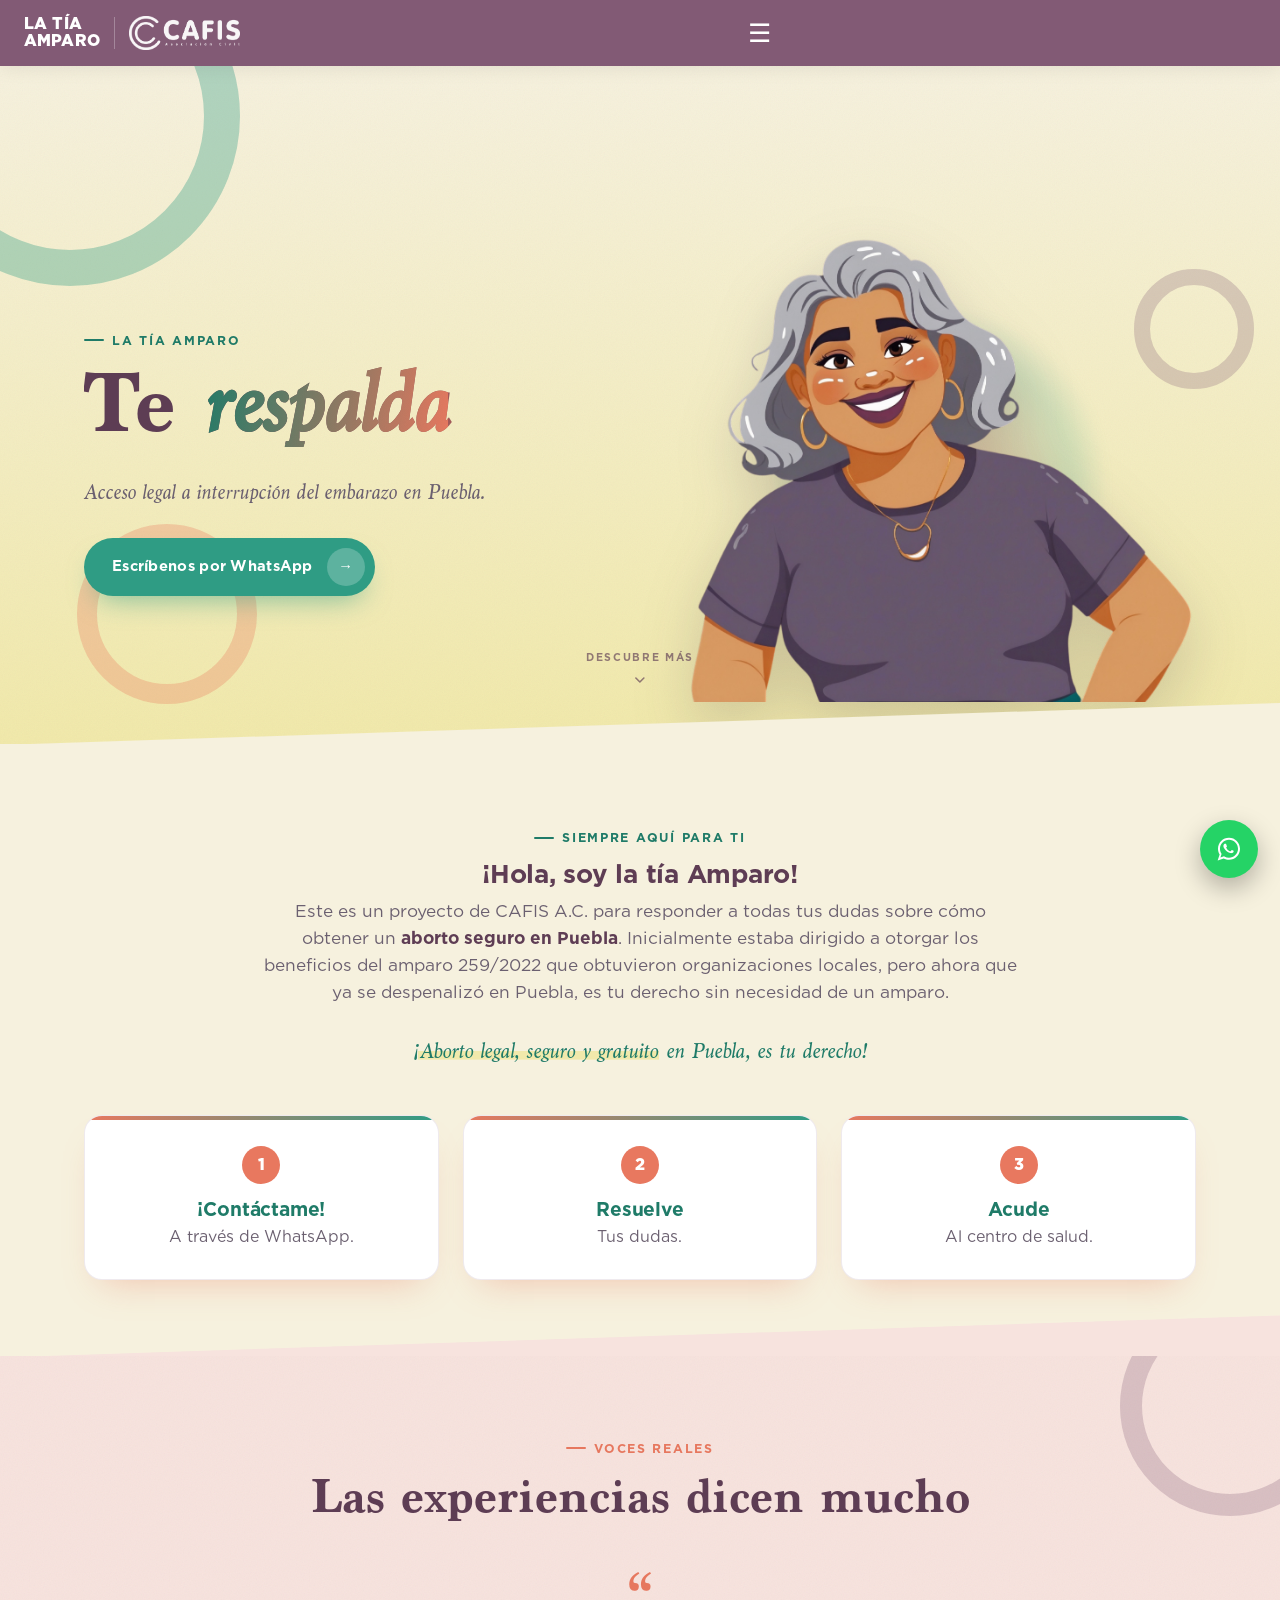
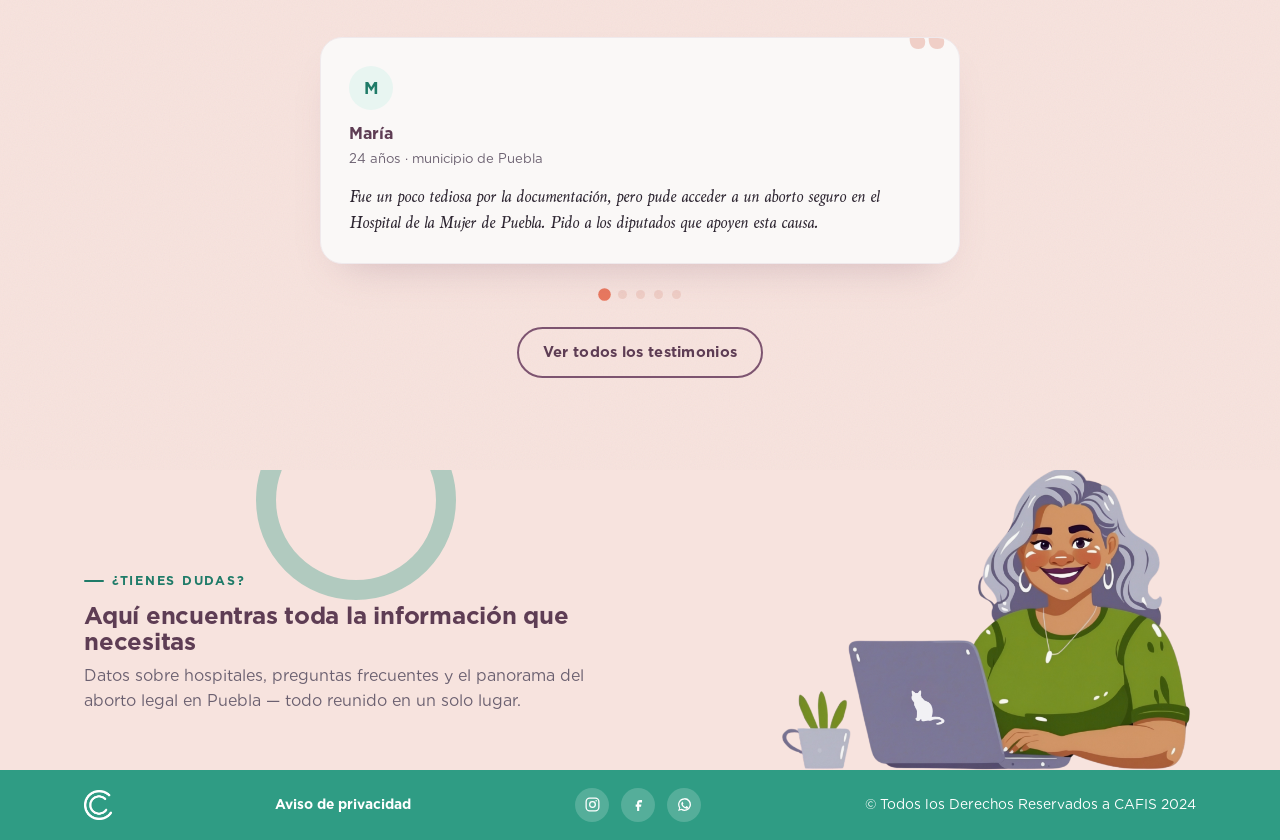
==== index.html @ 6eed2e0f "Mockup web Tía Amparo — flux guiat i identitat CAFIS 2025" ====
<!doctype html>
<html lang="es">
<head>
<meta charset="UTF-8">
<meta name="viewport" content="width=device-width, initial-scale=1">
<title>La Tía Amparo — Te respalda | CAFIS A.C.</title>
<meta name="description" content="Acceso legal a interrupción del embarazo en Puebla. Un proyecto de CAFIS A.C.">
<link rel="stylesheet" href="assets/css/style.css">
</head>
<body>
<a class="skip-link" href="#main">Saltar al contenido</a>

<header class="site-header">
  <div class="container">
    <div class="brand">
      <div class="brand-wordmark">LA TÍA<br>AMPARO</div>
      <div class="brand-divider"></div>
      <img class="cafis-mark" src="assets/img/cafis-logo-h-blanco.png" alt="CAFIS A.C.">
    </div>
    <button class="nav-toggle" aria-label="Abrir menú" aria-expanded="false">☰</button>
    <nav class="main-nav">
      <a href="index.html" class="active">Inicio</a>
      <a href="aborto-legal.html">Aborto Legal</a>
      <a href="datos-aborteros.html">Datos Aborteros</a>
      <a href="testimonios.html">Testimonios</a>
      <a href="te-ayudamos.html">¿En qué te ayudamos?</a>
      <a href="https://wa.link/bzdji9" class="nav-cta">WhatsApp</a>
    </nav>
  </div>
</header>

<main id="main">

  <section class="hero grain edge-cut edge-to-crema">
    <span class="blob blob-verd" style="width:340px;height:340px;border-width:36px;top:-120px;left:-100px;"></span>
    <span class="blob blob-coral" style="width:180px;height:180px;border-width:20px;bottom:40px;left:6%;"></span>
    <span class="blob blob-lila" style="width:120px;height:120px;border-width:16px;top:30%;right:2%;"></span>
    <div class="container">
      <div class="hero-copy reveal">
        <p class="eyebrow">La tía Amparo</p>
        <h1>Te <span class="accent">respalda</span></h1>
        <p class="lead">Acceso legal a interrupción del embarazo en Puebla.</p>
        <a href="https://wa.link/bzdji9" class="btn btn-verd">Escríbenos por WhatsApp <span class="ico">→</span></a>
      </div>
      <div class="hero-figure reveal" data-tilt>
        <img class="float-anim" src="assets/img/tia-amparo-hero.png" alt="Ilustración de la tía Amparo, sonriente">
      </div>
    </div>
    <a class="scroll-cue" href="#intro" aria-label="Descubre más, baja a la siguiente sección">
      <span>Descubre más</span>
      <svg viewBox="0 0 24 24" fill="none" stroke="currentColor" stroke-width="2.4" stroke-linecap="round" stroke-linejoin="round"><path d="M6 9l6 6 6-6"/></svg>
    </a>
  </section>

  <section id="intro" class="bg-crema edge-cut edge-to-rosa">
    <div class="intro-block reveal">
      <p class="eyebrow" style="color:var(--verd-deep)">Siempre aquí para ti</p>
      <h2 style="color:var(--lila-deep)">¡Hola, soy la tía Amparo!</h2>
      <p>Este es un proyecto de CAFIS A.C. para responder a todas tus dudas sobre cómo
      obtener un <strong>aborto seguro en Puebla</strong>. Inicialmente estaba dirigido a
      otorgar los beneficios del amparo 259/2022 que obtuvieron organizaciones locales,
      pero ahora que ya se despenalizó en Puebla, es tu derecho sin necesidad de un amparo.</p>
      <p class="callout">¡<span class="mark">Aborto legal, seguro y gratuito</span> en Puebla, es tu derecho!</p>
    </div>

    <div class="container">
      <div class="steps">
        <div class="step-card reveal">
          <div class="num">1</div>
          <h3>¡Contáctame!</h3>
          <p>A través de WhatsApp.</p>
        </div>
        <div class="step-card reveal">
          <div class="num">2</div>
          <h3>Resuelve</h3>
          <p>Tus dudas.</p>
        </div>
        <div class="step-card reveal">
          <div class="num">3</div>
          <h3>Acude</h3>
          <p>Al centro de salud.</p>
        </div>
      </div>
    </div>
  </section>

  <section class="bg-rosa grain" style="position:relative; overflow:hidden;">
    <span class="blob blob-lila" style="width:220px;height:220px;border-width:22px;top:-60px;right:-60px;"></span>
    <div class="section-head reveal">
      <p class="eyebrow" style="color:var(--coral)">Voces reales</p>
      <h2>Las experiencias dicen mucho</h2>
    </div>
    <div class="container">
      <div class="quote-mark reveal" style="text-align:center">&ldquo;</div>
      <div class="testi-carousel reveal">
        <article class="testi-card active">
          <div class="name">María</div>
          <div class="meta">24 años · municipio de Puebla</div>
          <blockquote>Fue un poco tediosa por la documentación, pero pude acceder a un
          aborto seguro en el Hospital de la Mujer de Puebla. Pido a los diputados que
          apoyen esta causa.</blockquote>
        </article>
        <article class="testi-card">
          <div class="name">Alondra</div>
          <div class="meta">21 años · municipio de Puebla</div>
          <blockquote>El padre era una persona bastante agresiva. Pido que consideren
          también la salud emocional de los niños.</blockquote>
        </article>
        <article class="testi-card">
          <div class="name">Andrea</div>
          <div class="meta">24 años · municipio de Puebla</div>
          <blockquote>Muy buena, excelente, con atención inmediata. Pido un área
          especial, consultorio y horario para todas.</blockquote>
        </article>
        <article class="testi-card">
          <div class="name">Anónima</div>
          <div class="meta">24 años · San Andrés Cholula</div>
          <blockquote>Pude hacerlo legalmente en una institución de salud pública. Es
          un derecho de toda mujer, sin importar estrato social.</blockquote>
        </article>
        <article class="testi-card">
          <div class="name">Marlen</div>
          <div class="meta">20 años · municipio de Puebla</div>
          <blockquote>Pido que lo despenalicen porque es un apoyo que
          necesitamos.</blockquote>
        </article>
      </div>
      <div class="testi-dots" role="tablist" aria-label="Testimonios"></div>
      <p style="text-align:center; margin-top:28px;">
        <a href="testimonios.html" class="btn btn-outline">Ver todos los testimonios</a>
      </p>
    </div>
  </section>

</main>

<section class="footer-illustration" style="position:relative; overflow:hidden;">
  <span class="blob blob-verd" style="width:200px;height:200px;border-width:20px;top:-70px;left:20%;"></span>
  <div class="container">
    <div class="fi-copy reveal">
      <p class="eyebrow" style="color:var(--verd-deep)">¿Tienes dudas?</p>
      <h2>Aquí encuentras toda la información que necesitas</h2>
      <p style="color:var(--tinta-suau)">Datos sobre hospitales, preguntas frecuentes y el
      panorama del aborto legal en Puebla — todo reunido en un solo lugar.</p>
    </div>
    <img class="reveal float-anim" src="assets/img/tia-amparo-laptop.png" alt="Ilustración de la tía Amparo trabajando en su portátil">
  </div>
</section>

<footer class="site-footer">
  <div class="container">
    <div class="footer-bottom">
      <img class="cafis-mark" src="assets/img/cafis-isotipo-blanco.png" alt="CAFIS A.C.">
      <div class="footer-links">
        <a href="#">Aviso de privacidad</a>
      </div>
      <div class="socials">
        <a href="#" aria-label="Instagram"><svg viewBox="0 0 24 24" fill="none" stroke="currentColor" stroke-width="1.8"><rect x="3" y="3" width="18" height="18" rx="5"/><circle cx="12" cy="12" r="4"/><circle cx="17.2" cy="6.8" r="1.1" fill="currentColor" stroke="none"/></svg></a>
        <a href="#" aria-label="Facebook"><svg viewBox="0 0 24 24" fill="currentColor"><path d="M14 9h3V5.5h-3C11.8 5.5 10 7.3 10 9.5V12H8v3h2v6h3v-6h2.6l.4-3H13V9.6c0-.4.3-.6.7-.6H14z"/></svg></a>
        <a href="https://wa.link/bzdji9" aria-label="WhatsApp"><svg viewBox="0 0 24 24" fill="currentColor"><path d="M12 3a9 9 0 0 0-7.6 13.8L3 21l4.3-1.4A9 9 0 1 0 12 3zm0 1.8a7.2 7.2 0 1 1-3.8 13.3l-.3-.2-2.6.8.8-2.5-.2-.3A7.2 7.2 0 0 1 12 4.8zm-3.1 3.6c-.2 0-.5 0-.6.3-.2.3-.8 1-.8 2.3s.8 2.6.9 2.8c.1.2 1.6 2.5 4 3.5 2 .8 2.4.6 2.8.6.5 0 1.6-.6 1.8-1.2.2-.6.2-1.1.2-1.2-.1-.1-.2-.2-.5-.3-.2-.1-1.6-.8-1.8-.9-.2-.1-.4-.1-.6.1-.2.3-.6.9-.8 1-.1.2-.3.2-.5.1-.3-.1-1.1-.4-2-1.3-.8-.7-1.3-1.6-1.4-1.8-.1-.2 0-.4.1-.5l.4-.5c.1-.2.2-.3.2-.5.1-.2 0-.4 0-.5-.1-.1-.6-1.5-.8-2-.2-.5-.4-.5-.6-.5z"/></svg></a>
      </div>
      <span>© Todos los Derechos Reservados a CAFIS 2024</span>
    </div>
  </div>
</footer>

<a class="wa-float" href="https://wa.link/bzdji9" aria-label="Escribir por WhatsApp">
  <svg viewBox="0 0 32 32" fill="#fff"><path d="M16 3C9 3 3.4 8.6 3.4 15.6c0 2.4.7 4.7 1.9 6.7L3 29l6.9-2.2c1.9 1 4 1.6 6.1 1.6 7 0 12.6-5.6 12.6-12.6C28.6 8.6 23 3 16 3zm0 22.9c-1.9 0-3.7-.5-5.3-1.4l-.4-.2-4.1 1.3 1.3-4-.2-.4c-1-1.6-1.6-3.5-1.6-5.5 0-5.7 4.6-10.3 10.3-10.3s10.3 4.6 10.3 10.3S21.7 25.9 16 25.9zm5.6-7.7c-.3-.2-1.8-.9-2-1-.3-.1-.5-.2-.7.1-.2.3-.8 1-1 1.2-.2.2-.4.2-.7.1-.3-.2-1.4-.5-2.6-1.6-1-.9-1.6-2-1.8-2.3-.2-.3 0-.5.1-.6.1-.1.3-.4.4-.5.1-.2.2-.3.3-.5.1-.2 0-.4 0-.5-.1-.1-.7-1.6-.9-2.2-.2-.6-.5-.5-.7-.5h-.6c-.2 0-.5.1-.8.4-.3.3-1 1-1 2.4s1 2.8 1.2 3c.1.2 2 3.1 4.9 4.3.7.3 1.2.5 1.6.6.7.2 1.3.2 1.8.1.5-.1 1.8-.7 2-1.4.3-.7.3-1.3.2-1.4-.1-.1-.3-.2-.6-.3z"/></svg>
</a>

<script src="assets/js/main.js"></script>
</body>
</html>
---- assets/css/style.css ----
/* Tía Amparo — refresh design system (proposta, no producció) */

@font-face { font-family: "Gotham"; src: url("../fonts/Gotham-Book.otf") format("opentype"); font-weight: 400; font-style: normal; font-display: swap; }
@font-face { font-family: "Gotham"; src: url("../fonts/Gotham-Medium.otf") format("opentype"); font-weight: 500; font-style: normal; font-display: swap; }
@font-face { font-family: "Gotham"; src: url("../fonts/Gotham-Bold.otf") format("opentype"); font-weight: 700; font-style: normal; font-display: swap; }
@font-face { font-family: "Gotham"; src: url("../fonts/Gotham-Black.otf") format("opentype"); font-weight: 900; font-style: normal; font-display: swap; }
@font-face { font-family: "Marion"; src: url("../fonts/Marion.otf") format("opentype"); font-weight: 400; font-style: normal; font-display: swap; }
@font-face { font-family: "Marion"; src: url("../fonts/Marion-Italic.otf") format("opentype"); font-weight: 400; font-style: italic; font-display: swap; }
@font-face { font-family: "Marion"; src: url("../fonts/Marion-Bold.otf") format("opentype"); font-weight: 700; font-style: normal; font-display: swap; }

:root{
  /* institucional CAFIS — estructura */
  --lila: #7d5470;
  --lila-deep: #5e3d54;
  --verd: #2f9c84;
  --verd-deep: #1f7b68;
  --gris: #5b5a5a;

  /* accent càlid Tía Amparo — personalitat */
  --crema: #f6f1de;
  --groc: #e4d878;
  --groc-suau: #f1e9ab;
  --coral: #e8785f;
  --rosa: #f7e3de;
  --rosa-deep: #f0cfc7;

  /* cercles d'icona de colors (mateixa paleta que els choice-card del flux guiat) */
  --verd-pale: #e8f5f1;
  --coral-pale: #fbeae6;
  --lila-pale: #f1eaef;
  --groc-pale: #fdf3c7;

  --tinta: #2c2430;
  --tinta-suau: #6b6070;
  --blanc: #fffdf8;

  --font-display: "Gotham", "Arial Black", sans-serif;
  --font-body: "Gotham", "Segoe UI", sans-serif;
  --font-serif: "Marion", Georgia, serif;

  --radius: 18px;
  --radius-sm: 10px;
  --container: 1160px;
  --shadow: 0 12px 32px -14px rgba(44,36,48,.28);
  --edge: 42px; /* alçada dels talls diagonals entre seccions */
}

/* Textura de gra subtil per treure planor a les seccions de color (no genèrica: pes molt baix, mai visible com a "efecte") */
.grain{ position:relative; }
.grain::before{
  content:""; position:absolute; inset:0; pointer-events:none; z-index:0; opacity:.05; mix-blend-mode:multiply;
  background-image: url("data:image/svg+xml;utf8,<svg xmlns='http://www.w3.org/2000/svg' width='140' height='140'><filter id='n'><feTurbulence type='fractalNoise' baseFrequency='0.85' numOctaves='2' stitchTiles='stitch'/></filter><rect width='100%25' height='100%25' filter='url(%23n)'/></svg>");
}

/* talls diagonals entre seccions (la secció següent "puja" en diagonal sobre l'anterior) */
.edge-cut{ position:relative; z-index:0; }
.edge-cut::after{
  content:""; position:absolute; left:0; right:0; bottom:-1px; height: var(--edge);
  clip-path: polygon(0 100%, 100% 0, 100% 100%); z-index:1;
}
.edge-to-crema::after{ background: var(--crema); }
.edge-to-rosa::after{ background: var(--rosa); }
.edge-to-white::after{ background: var(--blanc); }
.edge-to-lila::after{ background: var(--lila); }
@media (max-width: 640px){ :root{ --edge: 26px; } }

*,*::before,*::after{ box-sizing: border-box; }
html{ scroll-behavior: smooth; }
body{
  margin:0; font-family: var(--font-body); color: var(--tinta);
  background: var(--blanc); line-height: 1.55; font-size: 16px;
  -webkit-font-smoothing: antialiased;
}
img{ max-width:100%; display:block; }
a{ color: inherit; text-decoration: none; }
.container{ max-width: var(--container); margin: 0 auto; padding: 0 24px; }
h1,h2,h3,h4{ font-family: var(--font-display); margin: 0 0 .4em; line-height: 1.08; letter-spacing: -.01em; }
h1, .section-head h2, .page-hero h1{ font-family: var(--font-serif); font-weight:700; letter-spacing:0; }
p{ margin: 0 0 1em; }
.eyebrow{ font-family: var(--font-display); font-weight: 700; letter-spacing: .14em; text-transform: uppercase; font-size: .78rem; color: var(--verd-deep); display:inline-flex; align-items:center; gap:8px; }
.eyebrow::before{ content:""; width:20px; height:2px; background: currentColor; display:inline-block; border-radius:2px; }
.mark{ background: linear-gradient(120deg, var(--groc-suau) 0%, var(--groc-suau) 100%); background-repeat:no-repeat; background-size: 100% .4em; background-position: 0 88%; padding: 0 .05em; }
.mark-coral{ background-image: linear-gradient(120deg, var(--rosa-deep) 0%, var(--rosa-deep) 100%); }

/* ---------- Header ---------- */
/* Barra fixa i senzilla (no píndola flotant): mai es redueix d'amplada en fer scroll,
   només guanya una ombra més marcada — així la nav no pot mai desbordar-se. */
.site-header{ position: sticky; top:0; z-index: 50; background: rgba(125,84,112,.96); backdrop-filter: saturate(160%) blur(16px); -webkit-backdrop-filter: saturate(160%) blur(16px); box-shadow: 0 2px 18px rgba(0,0,0,.08); transition: box-shadow .25s ease, padding .25s ease; }
.site-header .container{ display:grid; grid-template-columns: auto minmax(0, 1fr); align-items:center; gap:24px; max-width:1320px; padding:16px 24px; }
.brand{ display:flex; align-items:center; gap:14px; min-width:0; }
.brand-wordmark{ font-family: var(--font-display); font-weight:900; color:#fff; font-size:1.15rem; line-height:1.05; letter-spacing:.01em; white-space:nowrap; }
.brand-wordmark small{ display:block; font-size:.62em; font-weight:500; color: var(--groc-suau); letter-spacing:.08em; }
.brand img.cafis-mark{ height:34px; width:auto; opacity:.95; flex-shrink:0; }
.brand-divider{ width:1px; height:32px; background: rgba(255,255,255,.28); flex-shrink:0; }

/* la nav viu en la seva pròpia columna de grid (minmax(0,1fr)): mai pot pintar-se sobre la marca.
   Sense overflow ni flex-end: si mai no hi cabés, sobrepassaria per la dreta però CAP ítem
   quedaria mai amagat ni retallat. */
nav.main-nav{ display:flex; align-items:center; justify-content:flex-start; gap:6px; }
nav.main-nav a{ font-family: var(--font-display); font-weight:700; font-size:.86rem; letter-spacing:.03em; text-transform:uppercase; color: rgba(255,255,255,.86); padding:10px 16px; border-radius: 999px; white-space:nowrap; transition: background .2s, color .2s; }
nav.main-nav a:hover, nav.main-nav a.active{ background: rgba(255,255,255,.14); color:#fff; }
.nav-cta{ background: var(--verd) !important; color:#fff !important; padding:11px 22px !important; margin-left:10px; }
.nav-cta:hover{ background: var(--verd-deep) !important; }

.nav-toggle{ display:none; background:none; border:0; color:#fff; font-size:1.6rem; cursor:pointer; }

@media (max-width: 1400px){
  nav.main-nav{ position:absolute; top:calc(100% + 10px); left:24px; right:24px; bottom:auto; max-height: calc(100vh - 110px); overflow-x:visible; overflow-y:auto; justify-content:flex-start; background: var(--lila-deep); border-radius:22px; flex-direction:column; align-items:stretch; padding:14px; gap:4px; box-shadow: 0 20px 40px -14px rgba(20,10,20,.45); transform: translateY(-8px); opacity:0; pointer-events:none; transition: opacity .2s ease, transform .2s ease; }
  nav.main-nav.open{ opacity:1; transform: translateY(0); pointer-events:auto; }
  nav.main-nav a{ text-align:center; padding:14px; font-size:.9rem; white-space:normal; }
  .nav-cta{ margin-left:0; }
  .nav-toggle{ display:block; }
  .brand-wordmark{ font-size:1rem; }
}

/* ---------- Buttons ---------- */
.btn{ display:inline-flex; align-items:center; gap:14px; font-family: var(--font-display); font-weight:700; font-size:.92rem; letter-spacing:.02em; padding:8px 8px 8px 26px; border-radius: 999px; border:2px solid transparent; cursor:pointer; transition: transform .2s cubic-bezier(.22,.9,.32,1), box-shadow .2s ease, background .2s; }
.btn:hover{ transform: translateY(-3px); }
.btn .ico{ width:38px; height:38px; border-radius:50%; display:inline-flex; align-items:center; justify-content:center; background: rgba(255,255,255,.22); flex-shrink:0; transition: transform .3s cubic-bezier(.22,.9,.32,1), background .2s; }
.btn:hover .ico{ transform: translateX(3px) rotate(8deg); }
.btn-verd{ background: var(--verd); color:#fff; box-shadow: 0 14px 28px -12px rgba(47,156,132,.6); }
.btn-verd:hover{ background: var(--verd-deep); box-shadow: 0 18px 34px -12px rgba(47,156,132,.7); }
.btn-outline{ background: transparent; border-color: var(--lila); color: var(--lila-deep); padding:12px 24px; }
.btn-outline:hover{ background: var(--lila); border-color: var(--lila); color:#fff; transform: translateY(-3px); }

/* ---------- Hero (Inicio) ---------- */
.hero{ background: linear-gradient(180deg, var(--crema) 0%, var(--groc-suau) 100%); position:relative; overflow:hidden; padding-bottom: var(--edge); }
.hero .container{ display:grid; grid-template-columns: 1.05fr .95fr; align-items:center; gap:32px; padding-top:76px; padding-bottom:0; min-height: 560px; }
.hero-copy h1{ font-size: clamp(3rem, 6.4vw, 5.2rem); color: var(--lila-deep); line-height:.98; }
.hero-copy h1 .accent{ color: var(--coral); font-style:italic; }
.hero-copy .lead{ font-family: var(--font-serif); font-style:italic; font-size:1.3rem; color: var(--tinta-suau); max-width:44ch; margin: .3em 0 1.4em; }
.hero-figure{ position:relative; align-self:end; text-align:center; }
.hero-figure::before{
  content:""; position:absolute; inset: 6% 8% -4%; z-index:0; border-radius:50%;
  background: radial-gradient(closest-side, rgba(232,120,95,.32), rgba(47,156,132,.18) 62%, transparent 78%);
  filter: blur(6px);
}
.hero-figure img{ position:relative; max-height: 560px; margin: 0 auto; filter: drop-shadow(0 24px 30px rgba(44,36,48,.18)); }

.scroll-cue{ position:absolute; left:50%; bottom:calc(var(--edge) + 14px); transform: translateX(-50%); display:flex; flex-direction:column; align-items:center; gap:6px; z-index:2; color: var(--lila-deep); opacity:.65; }
.scroll-cue span{ font-family: var(--font-display); font-weight:700; font-size:.66rem; letter-spacing:.16em; text-transform:uppercase; }
.scroll-cue svg{ width:16px; height:16px; animation: bounce-cue 1.8s ease-in-out infinite; }
@keyframes bounce-cue{ 0%,100%{ transform: translateY(0); } 50%{ transform: translateY(6px); } }
@media (max-width: 640px){ .scroll-cue{ display:none; } }

/* ---------- Page hero (subpages) ---------- */
/* Mismo degradado cálido que la home guiada (wizard-hero), para consistencia
   visual en todo el sitio ahora que te-ayudamos-b.html es la portada. */
.page-hero{ background: linear-gradient(150deg, var(--coral) -10%, var(--lila) 38%, var(--lila-deep) 100%); color:#fff; padding: 60px 0 calc(60px + var(--edge)); }
.page-hero .container{ max-width:720px; text-align:center; margin:0 auto; }
.page-hero h1{ font-size: clamp(2.4rem, 4.6vw, 3.4rem); color:#fff; }
.page-hero p{ color: rgba(255,255,255,.86); max-width:56ch; font-size:1.08rem; font-family: var(--font-serif); font-style:italic; margin:0 auto; }
.page-hero .eyebrow{ color: var(--groc-suau); justify-content:center; }
@media (max-width: 760px){ .page-hero .eyebrow::before{ display:none; } }

/* ---------- Sections ---------- */
section{ padding: 76px 0; position:relative; scroll-margin-top: 90px; }
.section-head{ max-width: 700px; margin: 0 auto 44px; text-align:center; }
.section-head h2{ font-size: clamp(2rem, 3.8vw, 2.9rem); color: var(--lila-deep); }
.bg-crema{ background: var(--crema); }
.bg-rosa{ background: var(--rosa); }
.bg-lila{ background: var(--lila); color:#fff; }
.bg-lila h2, .bg-lila h3{ color:#fff; }

.intro-block{ max-width: 760px; margin: 0 auto; font-size:1.08rem; color: var(--tinta-suau); text-align:center; }
.intro-block strong{ color: var(--lila-deep); }
.callout{ margin-top:28px; text-align:center; font-family: var(--font-serif); font-style:italic; font-size:1.35rem; color: var(--verd-deep); }

/* step cards */
.steps{ display:grid; grid-template-columns: repeat(3, 1fr); gap:24px; margin-top:48px; }
.step-card{ background:#fff; border:1.5px solid rgba(125,84,112,.12); border-radius: var(--radius); padding:30px 26px; text-align:center; box-shadow: 0 18px 34px -18px rgba(232,120,95,.4); position:relative; overflow:hidden; }
.step-card::before{ content:""; position:absolute; top:0; left:0; right:0; height:4px; background: linear-gradient(90deg, var(--coral), var(--verd)); }
.step-card .num{ display:inline-flex; align-items:center; justify-content:center; width:38px; height:38px; border-radius:50%; background: var(--coral); color:#fff; font-family:var(--font-display); font-weight:900; margin-bottom:16px; }
.step-card h3{ color: var(--verd-deep); font-size:1.2rem; margin-bottom:.2em; }
.step-card p{ color: var(--tinta-suau); margin:0; }
@media (max-width: 760px){ .steps{ grid-template-columns:1fr; } }

/* testimonials */
.quote-mark{ font-family: var(--font-serif); font-size:4rem; color: var(--coral); line-height:1; margin-bottom:8px; }
.testi-avatar{ width:44px; height:44px; border-radius:50%; display:flex; align-items:center; justify-content:center; font-family:var(--font-display); font-weight:700; font-size:1.05rem; margin-bottom:12px; }
.testi-card:nth-child(6n+1) .testi-avatar{ background: var(--verd-pale); color: var(--verd-deep); }
.testi-card:nth-child(6n+2) .testi-avatar{ background: var(--coral-pale); color: var(--coral); }
.testi-card:nth-child(6n+3) .testi-avatar{ background: var(--lila-pale); color: var(--lila-deep); }
.testi-card:nth-child(6n+4) .testi-avatar{ background: var(--groc-pale); color:#a8781f; }
.testi-card:nth-child(6n+5) .testi-avatar{ background: var(--verd-pale); color: var(--verd-deep); }
.testi-card:nth-child(6n+6) .testi-avatar{ background: var(--coral-pale); color: var(--coral); }
.testi-track{ display:flex; gap:22px; overflow-x:auto; scroll-snap-type:x mandatory; padding-bottom:12px; margin-top:8px; -webkit-overflow-scrolling:touch; }
.testi-track::-webkit-scrollbar{ height:8px; }
.testi-track::-webkit-scrollbar-thumb{ background: var(--rosa-deep); border-radius:8px; }
.testi-card{ scroll-snap-align:start; flex: 0 0 min(360px, 84vw); background:#faf8f7; border-radius: 22px; padding:28px; box-shadow: 0 20px 40px -24px rgba(125,84,112,.35); border:1.5px solid #efe9ec; position:relative; overflow:hidden; }
.testi-card::before{ content:"\201C"; position:absolute; top:-.3em; right:.1em; font-family: var(--font-serif); font-size:6.5rem; color: var(--rosa-deep); z-index:0; line-height:1; }
.testi-card > *{ position:relative; z-index:1; }
.testi-card .name{ font-family: var(--font-display); font-weight:700; color: var(--lila-deep); margin-bottom:2px; }
.testi-card .meta{ font-size:.82rem; color: var(--tinta-suau); margin-bottom:14px; }
.testi-card blockquote{ font-family: var(--font-serif); font-style:italic; font-size:1.05rem; margin:0; color: var(--tinta); }
.testi-nav{ display:flex; gap:12px; justify-content:center; margin-top:24px; }
.testi-nav button{ width:42px; height:42px; border-radius:50%; border:1.5px solid var(--lila); background:#fff; color: var(--lila); font-size:1.1rem; cursor:pointer; transition: background .2s, color .2s; }
.testi-nav button:hover{ background: var(--lila); color:#fff; }

/* carrusel de testimonis (home): un a un, transició automàtica */
.testi-carousel{ display:grid; margin-top:8px; max-width:640px; margin-left:auto; margin-right:auto; }
.testi-carousel .testi-card{ grid-area: 1 / 1; opacity:0; transform: translateY(18px) scale(.98); transition: opacity .55s ease, transform .55s ease; pointer-events:none; flex:none; width:100%; }
.testi-carousel .testi-card.active{ opacity:1; transform:none; pointer-events:auto; position:relative; z-index:2; }
.testi-dots{ display:flex; gap:9px; justify-content:center; margin-top:26px; }
.testi-dots button{ width:9px; height:9px; border-radius:50%; border:0; background: var(--rosa-deep); cursor:pointer; padding:0; transition: background .25s ease, transform .25s ease; }
.testi-dots button.active{ background: var(--coral); transform: scale(1.4); }
.testi-dots button:hover{ background: var(--coral); }

/* hospital / requirement cards — mateix llenguatge visual càlid i rodó que els
   choice-card del flux guiat (te-ayudamos-b): fons crema suau, cercle d'icona
   de color rotatori en lloc de la medalla amb vora sola. */
.hosp-list{ display:grid; gap:20px; margin-top:40px; }
.hosp-card{ background:#faf8f7; border:1.5px solid #efe9ec; border-radius: 22px; padding:26px 28px 26px 24px; box-shadow: 0 20px 40px -24px rgba(94,61,84,.3); display:grid; grid-template-columns: auto 1.1fr 1fr 1.2fr; gap:22px; align-items:start; }
.hosp-card .medal{ width:46px; height:46px; border-radius:50%; display:flex; align-items:center; justify-content:center; font-family:var(--font-serif); font-weight:700; font-style:italic; font-size:1.15rem; flex-shrink:0; }
.hosp-card:nth-child(5n+1) .medal{ background: var(--verd-pale); color: var(--verd-deep); }
.hosp-card:nth-child(5n+2) .medal{ background: var(--coral-pale); color: var(--coral); }
.hosp-card:nth-child(5n+3) .medal{ background: var(--lila-pale); color: var(--lila-deep); }
.hosp-card:nth-child(5n+4) .medal{ background: var(--groc-pale); color:#a8781f; }
.hosp-card:nth-child(5n+5) .medal{ background: var(--verd-pale); color: var(--verd-deep); }
.hosp-card h3{ color: var(--lila-deep); font-size:1.15rem; margin-bottom:.3em; font-family:var(--font-serif); }
.hosp-card .label{ font-family: var(--font-display); font-weight:700; font-size:.72rem; text-transform:uppercase; letter-spacing:.08em; color: var(--verd-deep); margin-bottom:4px; }
.hosp-card p{ margin:0; font-size:.94rem; color: var(--tinta-suau); }
@media (max-width: 860px){ .hosp-card{ grid-template-columns: auto 1fr; } .hosp-card > div:not(:first-child){ grid-column: 2; } }

/* llistat compacte de municipis + blocs d'institució (IMSS/ISSSTEP/ISSSTE) */
.req-callout{ max-width: 760px; margin: 0 auto 36px; background: var(--rosa); border-radius: var(--radius); padding: 22px 26px; font-size: .92rem; color: var(--tinta); }
.req-callout strong{ color: var(--lila-deep); }
.hosp-grid{ display:grid; grid-template-columns: repeat(3, 1fr); gap:16px; }
@media (max-width: 900px){ .hosp-grid{ grid-template-columns: repeat(2, 1fr); } }
@media (max-width: 600px){ .hosp-grid{ grid-template-columns: 1fr; } }
.hosp-compact{ background:#fff; border-radius: var(--radius-sm); padding:18px 20px; box-shadow: 0 12px 26px -16px rgba(47,156,132,.4); border-top: 3px solid var(--verd); }
.hosp-compact h4{ font-family: var(--font-serif); font-size:1.02rem; color: var(--lila-deep); margin:0 0 6px; }
.hosp-compact .meta{ font-size:.84rem; color: var(--tinta-suau); line-height:1.5; }
.hosp-compact .nota{ display:inline-block; margin-top:8px; font-size:.72rem; font-weight:700; background: var(--groc-suau); color:#7a611a; padding:3px 9px; border-radius:6px; }

.inst-block{ background:#fff; border-radius: var(--radius); padding:26px 28px; box-shadow: var(--shadow); margin-bottom:20px; }
.inst-block h3{ font-family: var(--font-serif); color: var(--lila-deep); font-size:1.25rem; margin-bottom:10px; }
.inst-block p{ font-size:.94rem; color: var(--tinta-suau); margin: 0 0 10px; }
.inst-block .warn{ background: #fdeee9; border-left: 4px solid var(--coral); border-radius: 0 10px 10px 0; padding: 12px 16px; font-size:.88rem; color:#8a3a24; margin: 12px 0; }
.inst-block ul{ margin: 8px 0; padding-left: 1.2em; font-size:.92rem; color: var(--tinta-suau); }
.inst-block a{ color: var(--verd-deep); font-weight:700; word-break: break-word; }

.links-block{ background: var(--verd-pale, #e8f5f1); border-radius: var(--radius); padding: 24px 26px; }
.links-block h3{ font-family: var(--font-serif); color: var(--verd-deep); font-size:1.15rem; margin-bottom:12px; }
.links-block ul{ list-style:none; margin:0; padding:0; display:grid; gap:10px; }
.links-block a{ color: var(--verd-deep); font-weight:700; font-size:.9rem; text-decoration:none; }
.links-block a:hover{ text-decoration:underline; }

/* counters — cercle d'icona de color per targeta, mateix llenguatge que els
   choice-card del flux guiat, en lloc de la simple ratlla superior. */
.counters{ display:grid; grid-template-columns: repeat(3, 1fr); gap:22px; margin-top:44px; }
.counter-card{ background:#faf8f7; border:1.5px solid #efe9ec; border-radius: 22px; padding:30px 22px; text-align:center; box-shadow: 0 20px 40px -24px rgba(94,61,84,.3); position:relative; overflow:hidden; }
.counter-card .ic{ width:46px; height:46px; border-radius:50%; display:flex; align-items:center; justify-content:center; margin:0 auto 14px; }
.counter-card .ic svg{ width:22px; height:22px; }
.counter-card:nth-child(6n+1) .ic{ background: var(--verd-pale); color: var(--verd-deep); }
.counter-card:nth-child(6n+2) .ic{ background: var(--coral-pale); color: var(--coral); }
.counter-card:nth-child(6n+3) .ic{ background: var(--lila-pale); color: var(--lila-deep); }
.counter-card:nth-child(6n+4) .ic{ background: var(--groc-pale); color:#a8781f; }
.counter-card:nth-child(6n+5) .ic{ background: var(--verd-pale); color: var(--verd-deep); }
.counter-card:nth-child(6n+6) .ic{ background: var(--coral-pale); color: var(--coral); }
.counter-card .n{ font-family: var(--font-display); font-weight:900; font-size:2.6rem; color: var(--coral); }
.counter-card .label{ font-size:.92rem; color: var(--tinta-suau); margin-top:6px; }
@media (max-width: 860px){ .counters{ grid-template-columns: repeat(2,1fr); } }
@media (max-width: 560px){ .counters{ grid-template-columns: 1fr; } }

/* FAQ accordion */
.faq-list{ max-width: 820px; margin: 0 auto; display:grid; gap:14px; }
.faq-item{ background:#fff; border:1.5px solid rgba(125,84,112,.16); border-radius: var(--radius-sm); overflow:hidden; }
.faq-item summary{ list-style:none; cursor:pointer; padding:20px 24px; font-family: var(--font-display); font-weight:700; color: var(--lila-deep); display:flex; justify-content:space-between; align-items:center; gap:16px; }
.faq-item summary::-webkit-details-marker{ display:none; }
.faq-item summary::after{ content:"+"; font-size:1.4rem; color: var(--verd); transition: transform .2s; flex-shrink:0; }
.faq-item[open] summary::after{ transform: rotate(45deg); }
.faq-item .a{ padding: 0 24px 22px; color: var(--tinta-suau); }

/* whatsapp float */
.wa-float{ position:fixed; right:22px; bottom:22px; width:58px; height:58px; border-radius:50%; background:#25D366; display:flex; align-items:center; justify-content:center; box-shadow: 0 10px 26px rgba(0,0,0,.28); z-index:60; }
.wa-float svg{ width:28px; height:28px; }

/* footer */
footer.site-footer{ background: var(--verd); color:#fff; }
footer.site-footer .container{ padding:18px 24px; }
.footer-illustration{ background: var(--rosa); padding: 0; overflow:hidden; }
.footer-illustration .container{ display:flex; align-items:flex-end; justify-content:space-between; gap:24px; }
.footer-illustration .fi-copy{ max-width:520px; padding-bottom:40px; }
.footer-illustration h2{ color: var(--lila-deep); }
.footer-illustration img{ max-height:300px; }
.footer-bottom{ display:flex; align-items:center; justify-content:space-between; gap:16px; flex-wrap:wrap; font-size:.86rem; }
.footer-bottom .cafis-mark{ height:30px; }
.socials{ display:flex; gap:12px; }
.socials a{ width:34px; height:34px; border-radius:50%; background: rgba(255,255,255,.18); display:flex; align-items:center; justify-content:center; transition: background .2s ease, transform .2s ease; }
.socials a:hover{ background: rgba(255,255,255,.32); transform: translateY(-2px); }
.socials a svg{ width:17px; height:17px; }
.footer-links{ display:flex; gap:18px; font-weight:600; }

.skip-link{ position:absolute; left:-999px; top:0; background:#fff; color:var(--lila-deep); padding:10px 16px; z-index:100; }
.skip-link:focus{ left:12px; top:12px; }

/* ---------- Dinamisme: header reactiu, reveals, blobs, flotació ---------- */

.site-header.scrolled{ box-shadow: 0 10px 28px -8px rgba(20,10,20,.4); }
.site-header.scrolled .container{ padding:10px 24px; }

@media (prefers-reduced-motion: no-preference){
  .reveal{ opacity:0; transform: translateY(28px); transition: opacity .7s cubic-bezier(.22,.9,.32,1), transform .7s cubic-bezier(.22,.9,.32,1); transition-delay: var(--d, 0ms); }
  .reveal.visible{ opacity:1; transform:none; }
}
@media (prefers-reduced-motion: reduce){
  .reveal{ opacity:1; transform:none; }
}

.float-anim{ animation: float 6.5s ease-in-out infinite; }
@keyframes float{ 0%,100%{ transform: translateY(0); } 50%{ transform: translateY(-16px); } }

/* ring blobs — inspirades en el motiu circular del logo CAFIS */
.blob{ position:absolute; border-radius:50%; border-style:solid; pointer-events:none; z-index:0; }
.blob-verd{ border-color: var(--verd); opacity:.35; }
.blob-coral{ border-color: var(--coral); opacity:.3; }
.blob-lila{ border-color: var(--lila); opacity:.25; }
.blob-fill{ border:none; }

.hero{ isolation:isolate; }
.hero .blob{ animation: drift 10s ease-in-out infinite; }
@keyframes drift{ 0%,100%{ transform: translate(0,0); } 50%{ transform: translate(10px,-10px); } }

.hero-figure{ position:relative; z-index:1; }

/* cards: interacció més viva */
.step-card, .testi-card, .hosp-card, .counter-card, .faq-item{ transition: transform .3s cubic-bezier(.22,.9,.32,1), box-shadow .3s ease, border-color .3s ease; }
.step-card:hover, .counter-card:hover{ transform: translateY(-8px); box-shadow: 0 20px 40px -16px rgba(44,36,48,.32); }
.testi-card{ transition: transform .35s cubic-bezier(.22,.9,.32,1), box-shadow .35s ease; }
.testi-card:hover{ transform: translateY(-6px) scale(1.015); box-shadow: 0 22px 40px -16px rgba(44,36,48,.3); }
.hosp-card:hover{ border-color: var(--verd); background:#fff; transform: translateY(-4px); }

.btn{ position:relative; overflow:hidden; }
.btn::after{ content:""; position:absolute; inset:0; background: radial-gradient(circle at var(--mx,50%) var(--my,50%), rgba(255,255,255,.35), transparent 60%); opacity:0; transition: opacity .3s; }
.btn:hover::after{ opacity:1; }

nav.main-nav a{ position:relative; }
nav.main-nav a::before{ content:""; position:absolute; left:14px; right:14px; bottom:5px; height:2px; background: var(--groc); transform: scaleX(0); transform-origin:left; transition: transform .25s ease; }
nav.main-nav a:hover::before, nav.main-nav a.active::before{ transform: scaleX(1); }
nav.main-nav a.nav-cta::before{ display:none; }

.hero-copy h1{ background: linear-gradient(100deg, var(--lila-deep) 30%, var(--coral) 100%); -webkit-background-clip:text; background-clip:text; color:transparent; }
.hero-copy h1 .accent{ background: linear-gradient(100deg, var(--verd-deep), var(--coral)); -webkit-background-clip:text; background-clip:text; color:transparent; }

.testi-nav button{ transition: transform .2s ease, background .2s, color .2s; }
.testi-nav button:hover{ transform: scale(1.1); }

.wa-float{ animation: pulse-wa 2.6s ease-in-out infinite; }
@keyframes pulse-wa{ 0%,100%{ box-shadow: 0 10px 26px rgba(0,0,0,.28), 0 0 0 0 rgba(37,211,102,.5); } 50%{ box-shadow: 0 10px 26px rgba(0,0,0,.28), 0 0 0 10px rgba(37,211,102,0); } }

.counter-card .n{ font-variant-numeric: tabular-nums; }
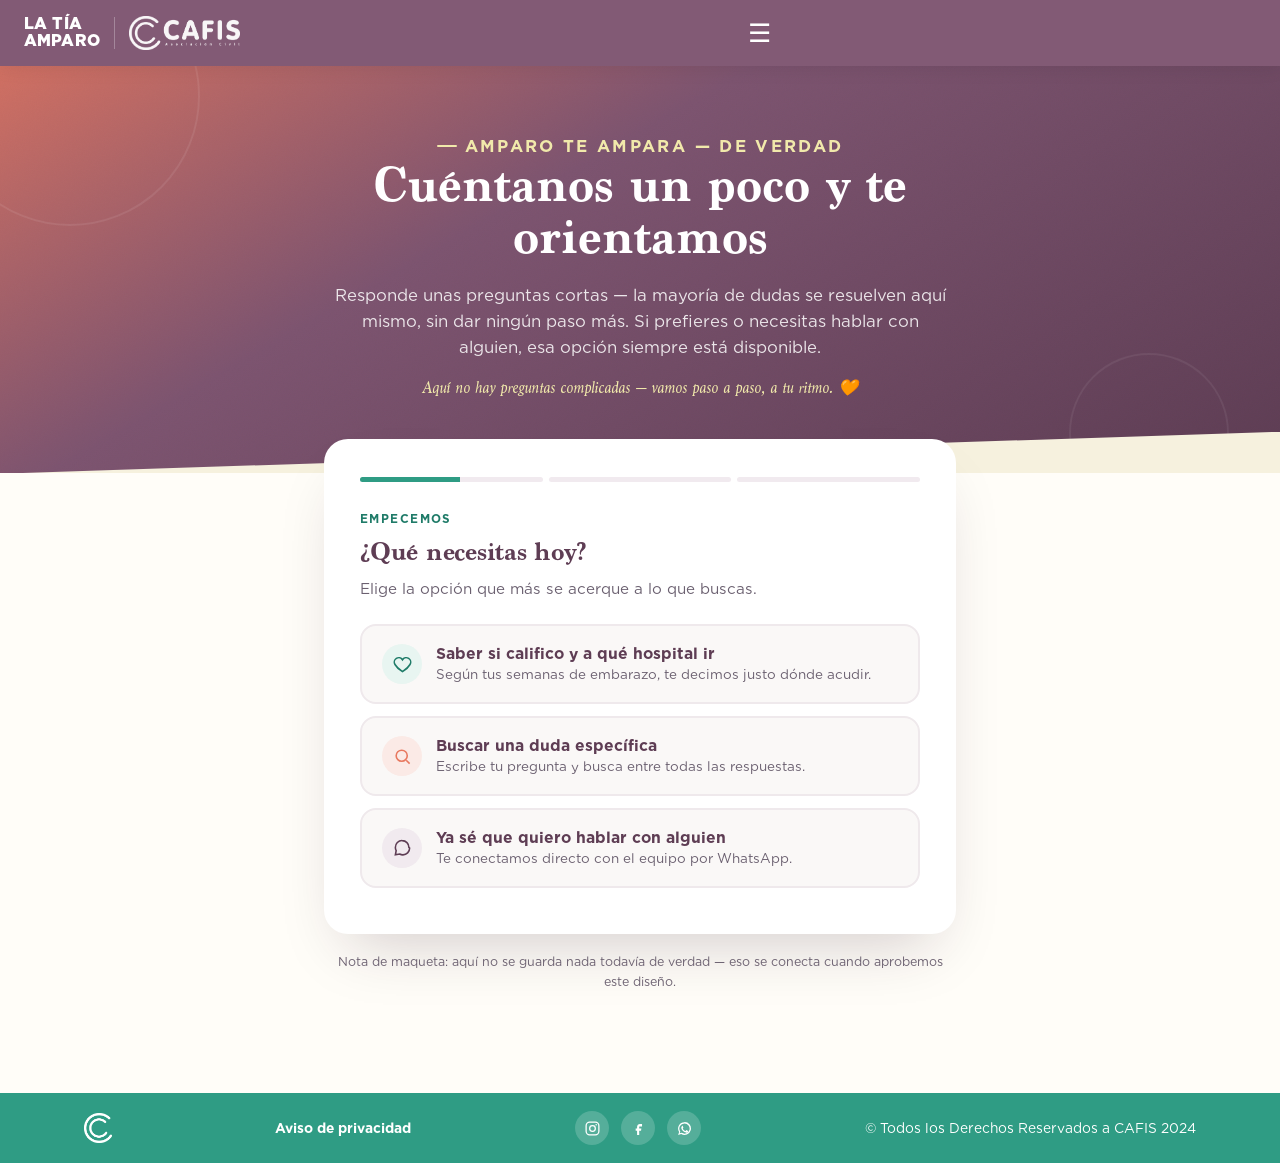
==== commit fc4aa221: "Consolidar en una unica home: index.html y te-ayudamos.html (version A) redirigen a te-ayudamos-b.ht" ====
--- a/index.html
+++ b/index.html
@@ -3,171 +3,13 @@
 <head>
 <meta charset="UTF-8">
 <meta name="viewport" content="width=device-width, initial-scale=1">
-<title>La Tía Amparo — Te respalda | CAFIS A.C.</title>
-<meta name="description" content="Acceso legal a interrupción del embarazo en Puebla. Un proyecto de CAFIS A.C.">
-<link rel="stylesheet" href="assets/css/style.css">
+<title>La Tía Amparo — CAFIS A.C.</title>
+<meta http-equiv="refresh" content="0; url=te-ayudamos-b.html">
+<link rel="canonical" href="te-ayudamos-b.html">
+<script>location.replace("te-ayudamos-b.html");</script>
 </head>
 <body>
-<a class="skip-link" href="#main">Saltar al contenido</a>
-
-<header class="site-header">
-  <div class="container">
-    <div class="brand">
-      <div class="brand-wordmark">LA TÍA<br>AMPARO</div>
-      <div class="brand-divider"></div>
-      <img class="cafis-mark" src="assets/img/cafis-logo-h-blanco.png" alt="CAFIS A.C.">
-    </div>
-    <button class="nav-toggle" aria-label="Abrir menú" aria-expanded="false">☰</button>
-    <nav class="main-nav">
-      <a href="index.html" class="active">Inicio</a>
-      <a href="aborto-legal.html">Aborto Legal</a>
-      <a href="datos-aborteros.html">Datos Aborteros</a>
-      <a href="testimonios.html">Testimonios</a>
-      <a href="te-ayudamos.html">¿En qué te ayudamos?</a>
-      <a href="https://wa.link/bzdji9" class="nav-cta">WhatsApp</a>
-    </nav>
-  </div>
-</header>
-
-<main id="main">
-
-  <section class="hero grain edge-cut edge-to-crema">
-    <span class="blob blob-verd" style="width:340px;height:340px;border-width:36px;top:-120px;left:-100px;"></span>
-    <span class="blob blob-coral" style="width:180px;height:180px;border-width:20px;bottom:40px;left:6%;"></span>
-    <span class="blob blob-lila" style="width:120px;height:120px;border-width:16px;top:30%;right:2%;"></span>
-    <div class="container">
-      <div class="hero-copy reveal">
-        <p class="eyebrow">La tía Amparo</p>
-        <h1>Te <span class="accent">respalda</span></h1>
-        <p class="lead">Acceso legal a interrupción del embarazo en Puebla.</p>
-        <a href="https://wa.link/bzdji9" class="btn btn-verd">Escríbenos por WhatsApp <span class="ico">→</span></a>
-      </div>
-      <div class="hero-figure reveal" data-tilt>
-        <img class="float-anim" src="assets/img/tia-amparo-hero.png" alt="Ilustración de la tía Amparo, sonriente">
-      </div>
-    </div>
-    <a class="scroll-cue" href="#intro" aria-label="Descubre más, baja a la siguiente sección">
-      <span>Descubre más</span>
-      <svg viewBox="0 0 24 24" fill="none" stroke="currentColor" stroke-width="2.4" stroke-linecap="round" stroke-linejoin="round"><path d="M6 9l6 6 6-6"/></svg>
-    </a>
-  </section>
-
-  <section id="intro" class="bg-crema edge-cut edge-to-rosa">
-    <div class="intro-block reveal">
-      <p class="eyebrow" style="color:var(--verd-deep)">Siempre aquí para ti</p>
-      <h2 style="color:var(--lila-deep)">¡Hola, soy la tía Amparo!</h2>
-      <p>Este es un proyecto de CAFIS A.C. para responder a todas tus dudas sobre cómo
-      obtener un <strong>aborto seguro en Puebla</strong>. Inicialmente estaba dirigido a
-      otorgar los beneficios del amparo 259/2022 que obtuvieron organizaciones locales,
-      pero ahora que ya se despenalizó en Puebla, es tu derecho sin necesidad de un amparo.</p>
-      <p class="callout">¡<span class="mark">Aborto legal, seguro y gratuito</span> en Puebla, es tu derecho!</p>
-    </div>
-
-    <div class="container">
-      <div class="steps">
-        <div class="step-card reveal">
-          <div class="num">1</div>
-          <h3>¡Contáctame!</h3>
-          <p>A través de WhatsApp.</p>
-        </div>
-        <div class="step-card reveal">
-          <div class="num">2</div>
-          <h3>Resuelve</h3>
-          <p>Tus dudas.</p>
-        </div>
-        <div class="step-card reveal">
-          <div class="num">3</div>
-          <h3>Acude</h3>
-          <p>Al centro de salud.</p>
-        </div>
-      </div>
-    </div>
-  </section>
-
-  <section class="bg-rosa grain" style="position:relative; overflow:hidden;">
-    <span class="blob blob-lila" style="width:220px;height:220px;border-width:22px;top:-60px;right:-60px;"></span>
-    <div class="section-head reveal">
-      <p class="eyebrow" style="color:var(--coral)">Voces reales</p>
-      <h2>Las experiencias dicen mucho</h2>
-    </div>
-    <div class="container">
-      <div class="quote-mark reveal" style="text-align:center">&ldquo;</div>
-      <div class="testi-carousel reveal">
-        <article class="testi-card active">
-          <div class="name">María</div>
-          <div class="meta">24 años · municipio de Puebla</div>
-          <blockquote>Fue un poco tediosa por la documentación, pero pude acceder a un
-          aborto seguro en el Hospital de la Mujer de Puebla. Pido a los diputados que
-          apoyen esta causa.</blockquote>
-        </article>
-        <article class="testi-card">
-          <div class="name">Alondra</div>
-          <div class="meta">21 años · municipio de Puebla</div>
-          <blockquote>El padre era una persona bastante agresiva. Pido que consideren
-          también la salud emocional de los niños.</blockquote>
-        </article>
-        <article class="testi-card">
-          <div class="name">Andrea</div>
-          <div class="meta">24 años · municipio de Puebla</div>
-          <blockquote>Muy buena, excelente, con atención inmediata. Pido un área
-          especial, consultorio y horario para todas.</blockquote>
-        </article>
-        <article class="testi-card">
-          <div class="name">Anónima</div>
-          <div class="meta">24 años · San Andrés Cholula</div>
-          <blockquote>Pude hacerlo legalmente en una institución de salud pública. Es
-          un derecho de toda mujer, sin importar estrato social.</blockquote>
-        </article>
-        <article class="testi-card">
-          <div class="name">Marlen</div>
-          <div class="meta">20 años · municipio de Puebla</div>
-          <blockquote>Pido que lo despenalicen porque es un apoyo que
-          necesitamos.</blockquote>
-        </article>
-      </div>
-      <div class="testi-dots" role="tablist" aria-label="Testimonios"></div>
-      <p style="text-align:center; margin-top:28px;">
-        <a href="testimonios.html" class="btn btn-outline">Ver todos los testimonios</a>
-      </p>
-    </div>
-  </section>
-
-</main>
-
-<section class="footer-illustration" style="position:relative; overflow:hidden;">
-  <span class="blob blob-verd" style="width:200px;height:200px;border-width:20px;top:-70px;left:20%;"></span>
-  <div class="container">
-    <div class="fi-copy reveal">
-      <p class="eyebrow" style="color:var(--verd-deep)">¿Tienes dudas?</p>
-      <h2>Aquí encuentras toda la información que necesitas</h2>
-      <p style="color:var(--tinta-suau)">Datos sobre hospitales, preguntas frecuentes y el
-      panorama del aborto legal en Puebla — todo reunido en un solo lugar.</p>
-    </div>
-    <img class="reveal float-anim" src="assets/img/tia-amparo-laptop.png" alt="Ilustración de la tía Amparo trabajando en su portátil">
-  </div>
-</section>
-
-<footer class="site-footer">
-  <div class="container">
-    <div class="footer-bottom">
-      <img class="cafis-mark" src="assets/img/cafis-isotipo-blanco.png" alt="CAFIS A.C.">
-      <div class="footer-links">
-        <a href="#">Aviso de privacidad</a>
-      </div>
-      <div class="socials">
-        <a href="#" aria-label="Instagram"><svg viewBox="0 0 24 24" fill="none" stroke="currentColor" stroke-width="1.8"><rect x="3" y="3" width="18" height="18" rx="5"/><circle cx="12" cy="12" r="4"/><circle cx="17.2" cy="6.8" r="1.1" fill="currentColor" stroke="none"/></svg></a>
-        <a href="#" aria-label="Facebook"><svg viewBox="0 0 24 24" fill="currentColor"><path d="M14 9h3V5.5h-3C11.8 5.5 10 7.3 10 9.5V12H8v3h2v6h3v-6h2.6l.4-3H13V9.6c0-.4.3-.6.7-.6H14z"/></svg></a>
-        <a href="https://wa.link/bzdji9" aria-label="WhatsApp"><svg viewBox="0 0 24 24" fill="currentColor"><path d="M12 3a9 9 0 0 0-7.6 13.8L3 21l4.3-1.4A9 9 0 1 0 12 3zm0 1.8a7.2 7.2 0 1 1-3.8 13.3l-.3-.2-2.6.8.8-2.5-.2-.3A7.2 7.2 0 0 1 12 4.8zm-3.1 3.6c-.2 0-.5 0-.6.3-.2.3-.8 1-.8 2.3s.8 2.6.9 2.8c.1.2 1.6 2.5 4 3.5 2 .8 2.4.6 2.8.6.5 0 1.6-.6 1.8-1.2.2-.6.2-1.1.2-1.2-.1-.1-.2-.2-.5-.3-.2-.1-1.6-.8-1.8-.9-.2-.1-.4-.1-.6.1-.2.3-.6.9-.8 1-.1.2-.3.2-.5.1-.3-.1-1.1-.4-2-1.3-.8-.7-1.3-1.6-1.4-1.8-.1-.2 0-.4.1-.5l.4-.5c.1-.2.2-.3.2-.5.1-.2 0-.4 0-.5-.1-.1-.6-1.5-.8-2-.2-.5-.4-.5-.6-.5z"/></svg></a>
-      </div>
-      <span>© Todos los Derechos Reservados a CAFIS 2024</span>
-    </div>
-  </div>
-</footer>
-
-<a class="wa-float" href="https://wa.link/bzdji9" aria-label="Escribir por WhatsApp">
-  <svg viewBox="0 0 32 32" fill="#fff"><path d="M16 3C9 3 3.4 8.6 3.4 15.6c0 2.4.7 4.7 1.9 6.7L3 29l6.9-2.2c1.9 1 4 1.6 6.1 1.6 7 0 12.6-5.6 12.6-12.6C28.6 8.6 23 3 16 3zm0 22.9c-1.9 0-3.7-.5-5.3-1.4l-.4-.2-4.1 1.3 1.3-4-.2-.4c-1-1.6-1.6-3.5-1.6-5.5 0-5.7 4.6-10.3 10.3-10.3s10.3 4.6 10.3 10.3S21.7 25.9 16 25.9zm5.6-7.7c-.3-.2-1.8-.9-2-1-.3-.1-.5-.2-.7.1-.2.3-.8 1-1 1.2-.2.2-.4.2-.7.1-.3-.2-1.4-.5-2.6-1.6-1-.9-1.6-2-1.8-2.3-.2-.3 0-.5.1-.6.1-.1.3-.4.4-.5.1-.2.2-.3.3-.5.1-.2 0-.4 0-.5-.1-.1-.7-1.6-.9-2.2-.2-.6-.5-.5-.7-.5h-.6c-.2 0-.5.1-.8.4-.3.3-1 1-1 2.4s1 2.8 1.2 3c.1.2 2 3.1 4.9 4.3.7.3 1.2.5 1.6.6.7.2 1.3.2 1.8.1.5-.1 1.8-.7 2-1.4.3-.7.3-1.3.2-1.4-.1-.1-.3-.2-.6-.3z"/></svg>
-</a>
-
-<script src="assets/js/main.js"></script>
+<!-- Home original, previa al flujo guiado (2026-07-27) — ahora te-ayudamos-b.html es la portada real del sitio. Redirige siempre para que no quede una segunda "home" desactualizada accesible en paralelo. -->
+<p>Redirigiendo… si no ocurre automáticamente, <a href="te-ayudamos-b.html">haz clic aquí</a>.</p>
 </body>
 </html>
